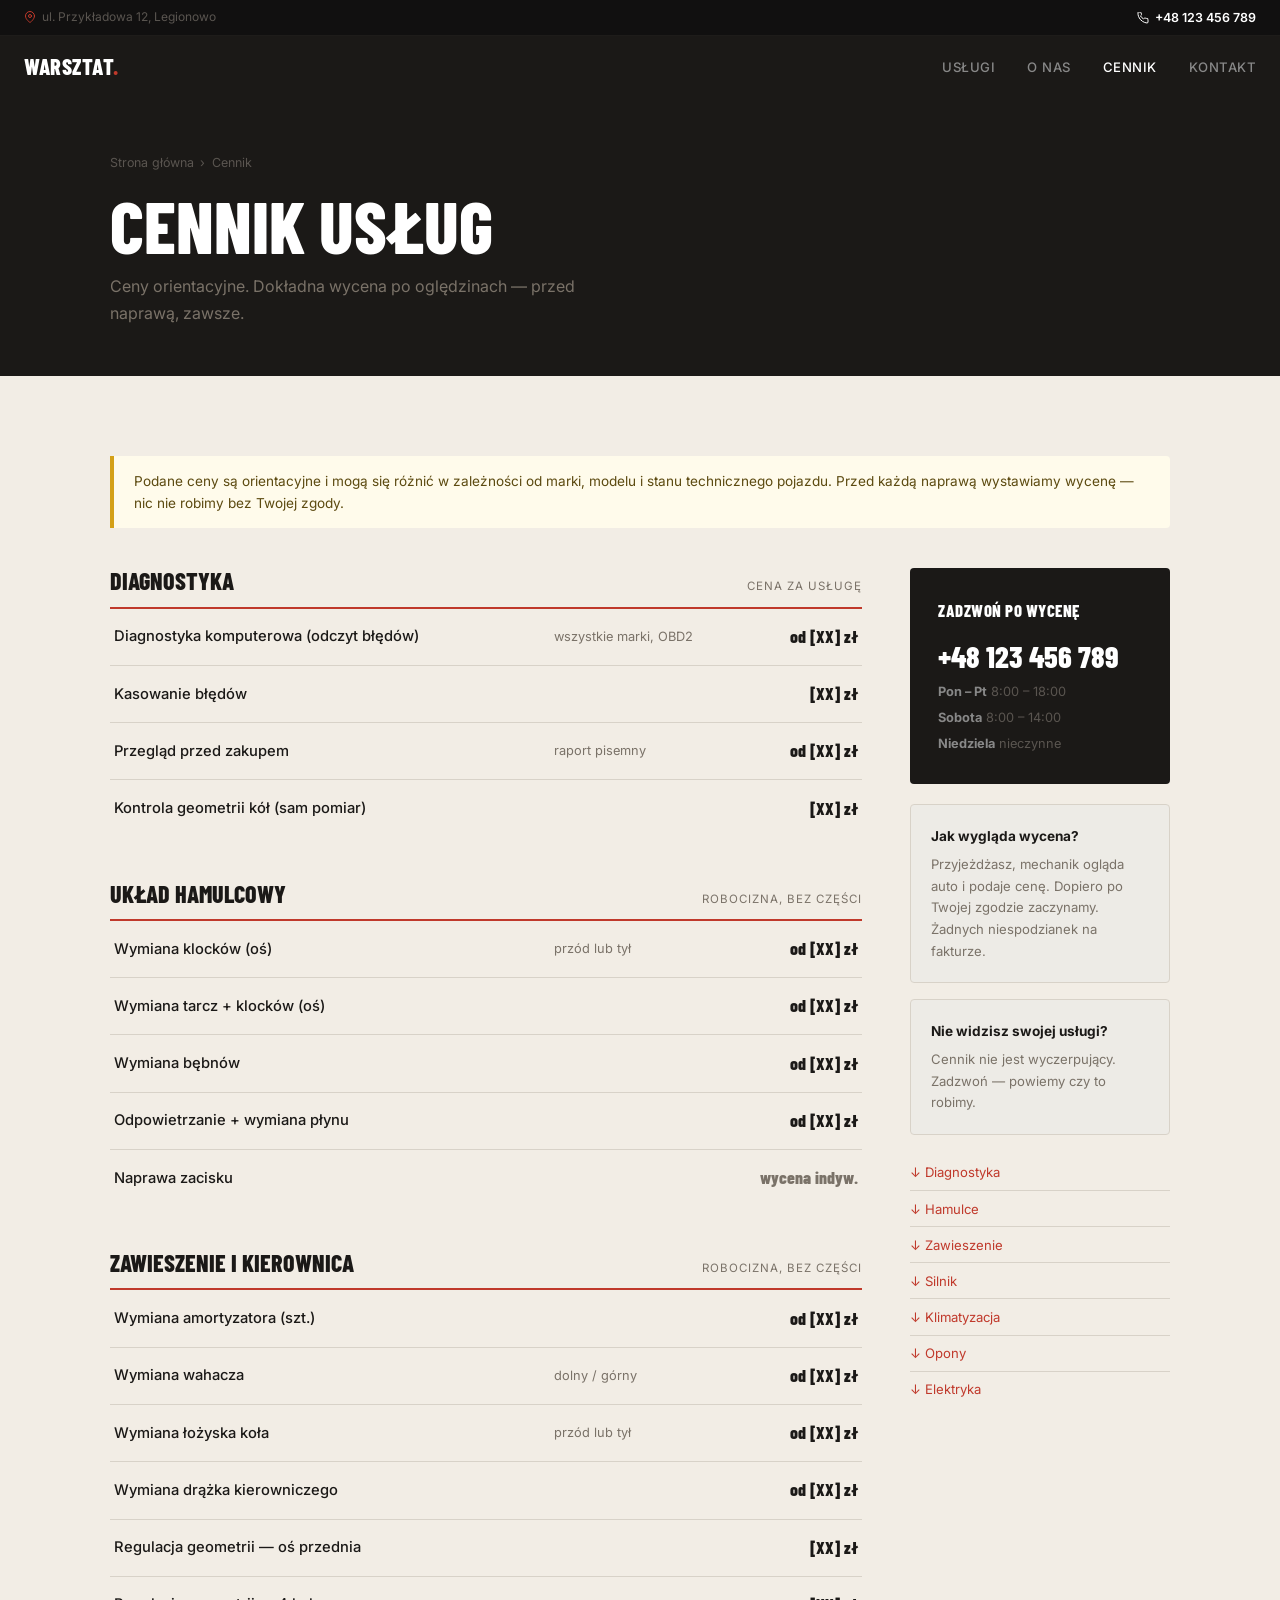
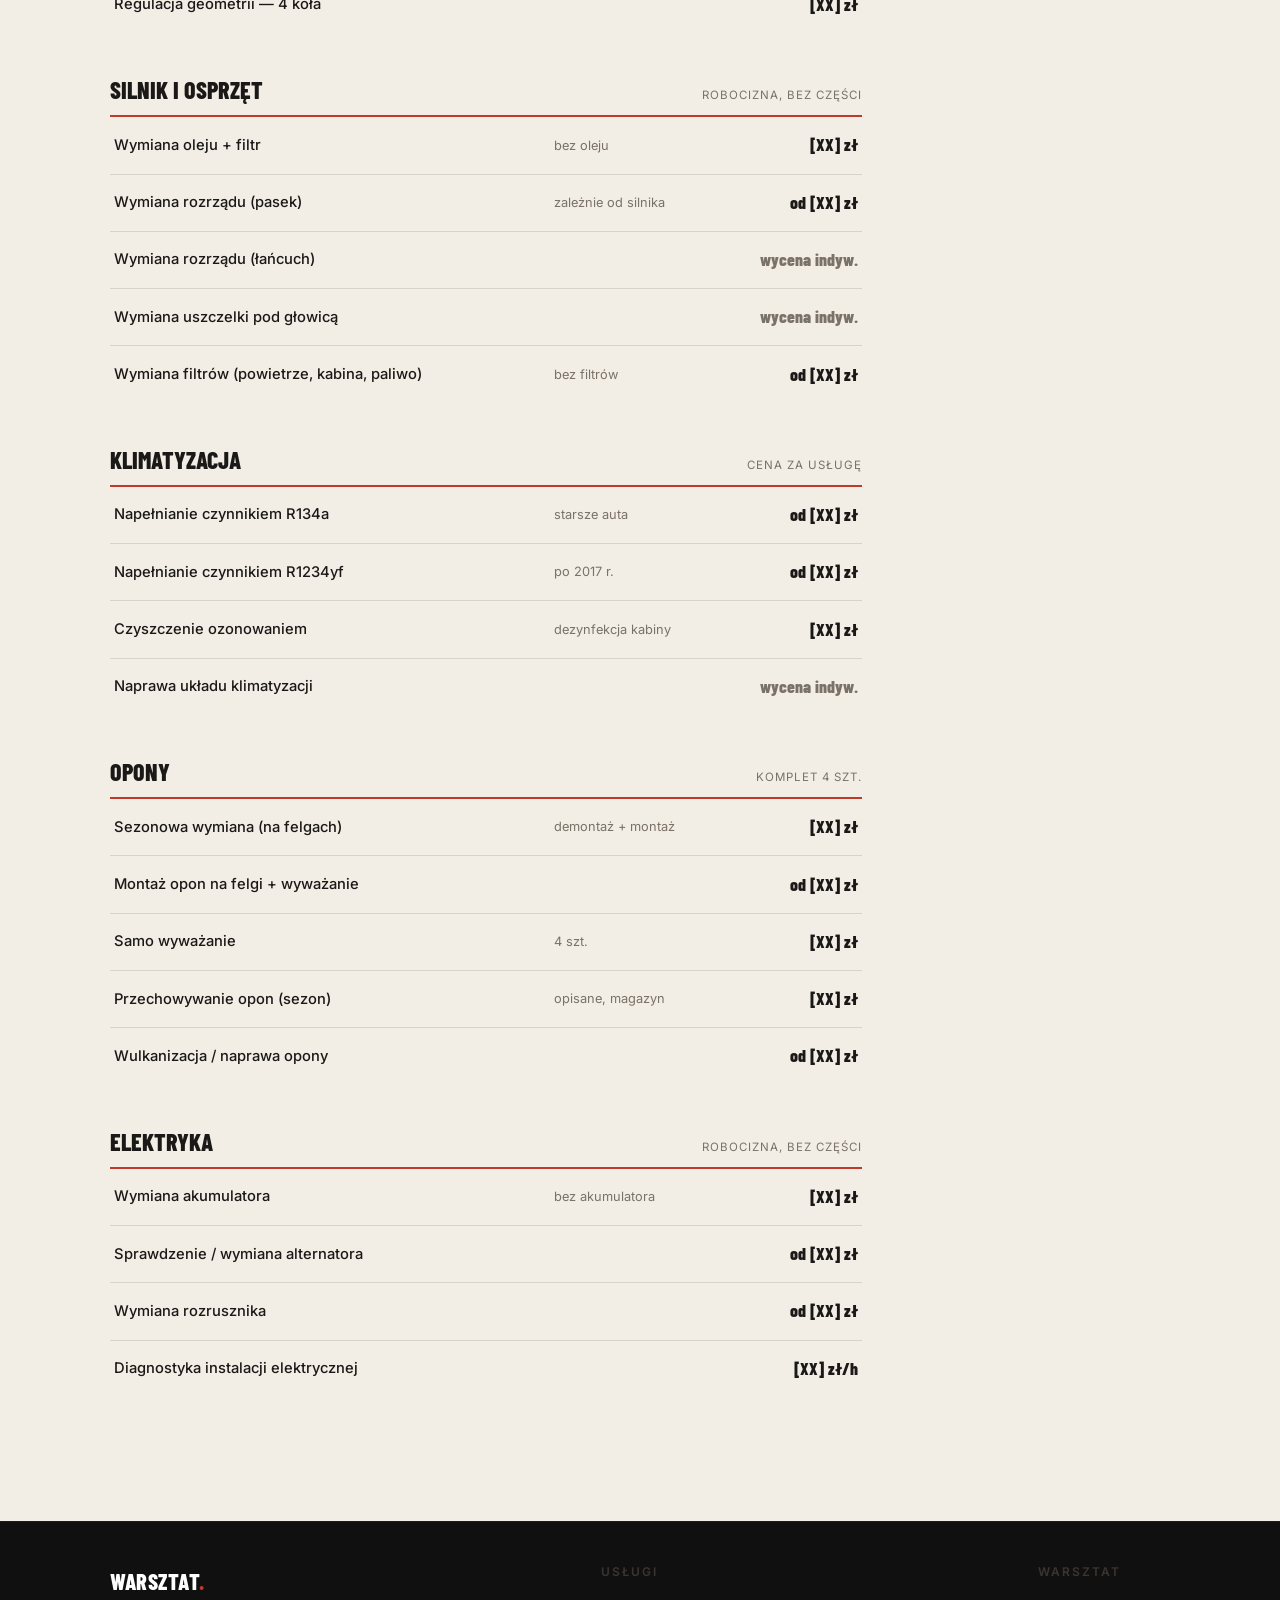
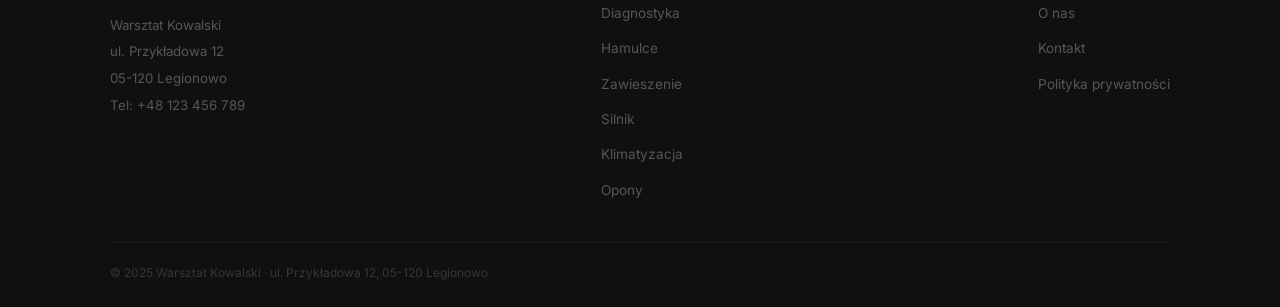
==== cennik.html @ 29b465b6 "Strona warsztatu samochodowego — wersja portfolio" ====
<!DOCTYPE html>
<html lang="pl">
<head>
  <meta charset="UTF-8">
  <meta name="viewport" content="width=device-width, initial-scale=1.0">
  <title>Cennik | Warsztat Samochodowy Legionowo</title>
  <meta name="description" content="Cennik warsztatu samochodowego w Legionowie. Orientacyjne ceny diagnostyki, hamulców, zawieszenia, opon i klimatyzacji.">
  <link rel="preconnect" href="https://fonts.googleapis.com">
  <link rel="preconnect" href="https://fonts.gstatic.com" crossorigin>
  <link href="https://fonts.googleapis.com/css2?family=Barlow+Condensed:wght@700;800&family=Inter:wght@400;500;600&display=swap" rel="stylesheet">
  <link rel="stylesheet" href="style.css">
  <style>
    .price-layout {
      display: grid;
      grid-template-columns: 1fr 260px;
      gap: 3rem;
      align-items: start;
    }

    .notice {
      background: #fffbeb;
      border-left: 4px solid #d4a017;
      padding: .875rem 1.25rem;
      font-size: .85rem;
      color: #5c4a10;
      margin-bottom: 2.5rem;
      border-radius: 0 4px 4px 0;
      line-height: 1.65;
    }

    .price-section { margin-bottom: 2.75rem; }
    .price-section-head {
      display: flex;
      align-items: baseline;
      justify-content: space-between;
      gap: 1rem;
      border-bottom: 2px solid var(--red);
      padding-bottom: .6rem;
      margin-bottom: 0;
    }
    .price-section-head h2 {
      font-size: 1.5rem;
      margin-bottom: 0;
    }
    .price-section-head small {
      font-family: var(--body);
      font-size: .72rem;
      font-weight: 400;
      text-transform: uppercase;
      letter-spacing: 1px;
      color: var(--muted);
    }

    .price-table { width: 100%; border-collapse: collapse; }
    .price-table tr { border-bottom: 1px solid var(--border); }
    .price-table tr:last-child { border-bottom: none; }
    .price-table td { padding: .825rem .25rem; font-size: .92rem; vertical-align: middle; }
    .price-table td:first-child { color: var(--text); font-weight: 500; width: 58%; }
    .price-table td:nth-child(2) { color: var(--muted); font-size: .8rem; width: 27%; padding-left: .5rem; }
    .price-table td:last-child {
      text-align: right;
      font-family: var(--head);
      font-size: 1.1rem;
      font-weight: 800;
      white-space: nowrap;
    }
    .on-req { font-family: var(--body); font-size: .82rem; font-weight: 500; color: var(--muted); }

    /* sidebar */
    .sidebar { position: sticky; top: 108px; }
    .sidebar-card {
      background: var(--bg-dark);
      padding: 1.75rem;
      border-radius: 4px;
      margin-bottom: 1.25rem;
    }
    .sidebar-card h3 {
      font-family: var(--head);
      font-size: 1.05rem;
      font-weight: 800;
      text-transform: uppercase;
      color: var(--white);
      margin-bottom: 1rem;
      letter-spacing: .5px;
    }
    .sidebar-phone {
      font-family: var(--head);
      font-size: 1.9rem;
      font-weight: 800;
      color: var(--white);
      text-decoration: none;
      display: block;
      margin-bottom: .5rem;
      line-height: 1;
      transition: color .2s;
    }
    .sidebar-phone:hover { color: var(--red); }
    .sidebar-hours {
      font-size: .8rem;
      color: #5a5550;
      line-height: 2;
    }
    .sidebar-hours strong { color: #888; }

    .sidebar-note {
      background: var(--bg-mid);
      border: 1px solid var(--border);
      padding: 1.25rem;
      border-radius: 4px;
      font-size: .82rem;
      color: var(--muted);
      line-height: 1.65;
    }
    .sidebar-note strong {
      display: block;
      margin-bottom: .4rem;
      color: var(--text);
      font-size: .85rem;
    }
    .sidebar-links { margin-top: 1.25rem; }
    .sidebar-links a {
      display: block;
      font-size: .82rem;
      color: var(--red);
      text-decoration: none;
      padding: .4rem 0;
      border-bottom: 1px solid var(--border);
      transition: opacity .2s;
    }
    .sidebar-links a:hover { opacity: .75; }
    .sidebar-links a:last-child { border-bottom: none; }

    @media (max-width: 860px) {
      .price-layout { grid-template-columns: 1fr; }
      .sidebar { position: static; }
      .price-table td:nth-child(2) { display: none; }
    }
  </style>
</head>
<body>

<div class="topbar">
  <span class="topbar-address">
    <svg viewBox="0 0 24 24" fill="none" stroke="currentColor" stroke-width="2" stroke-linecap="round" stroke-linejoin="round"><path d="M21 10c0 7-9 13-9 13s-9-6-9-13a9 9 0 0118 0z"/><circle cx="12" cy="10" r="3"/></svg>
    ul. Przykładowa 12, Legionowo
  </span>
  <a href="tel:+48123456789" class="topbar-phone">
    <svg viewBox="0 0 24 24" fill="none" stroke="currentColor" stroke-width="2" stroke-linecap="round" stroke-linejoin="round"><path d="M22 16.92v3a2 2 0 01-2.18 2 19.79 19.79 0 01-8.63-3.07A19.5 19.5 0 013.07 9.1 19.79 19.79 0 012 .82 2 2 0 013.18 0h3a2 2 0 012 1.72c.127.96.361 1.903.7 2.81a2 2 0 01-.45 2.11L7.09 7.91a16 16 0 006 6l1.27-1.27a2 2 0 012.11-.45c.907.339 1.85.573 2.81.7A2 2 0 0122 14.92z"/></svg>
    +48 123 456 789
  </a>
</div>

<nav class="nav">
  <a href="index.html" class="nav-logo">Warsztat<span>.</span></a>
  <ul class="nav-links">
    <li><a href="uslugi.html">Usługi</a></li>
    <li><a href="o-nas.html">O nas</a></li>
    <li><a href="cennik.html" class="active">Cennik</a></li>
    <li><a href="kontakt.html">Kontakt</a></li>
  </ul>
  <button class="ham" id="ham" aria-label="Menu" aria-expanded="false">
    <span></span><span></span><span></span>
  </button>
</nav>
<div class="mob-menu" id="mob">
  <a href="uslugi.html">Usługi</a>
  <a href="o-nas.html">O nas</a>
  <a href="cennik.html">Cennik</a>
  <a href="kontakt.html">Kontakt</a>
  <a href="tel:+48123456789" class="mob-phone">Zadzwoń: +48 123 456 789</a>
</div>

<div class="page-header">
  <div class="page-header-inner">
    <div class="breadcrumb">
      <a href="index.html">Strona główna</a><span>›</span>Cennik
    </div>
    <h1>Cennik usług</h1>
    <p>Ceny orientacyjne. Dokładna wycena po oględzinach — przed naprawą, zawsze.</p>
  </div>
</div>

<section class="section">
  <div class="wrap">
    <div class="notice">
      Podane ceny są orientacyjne i mogą się różnić w zależności od marki, modelu i stanu technicznego pojazdu.
      Przed każdą naprawą wystawiamy wycenę — nic nie robimy bez Twojej zgody.
    </div>

    <div class="price-layout">
      <!-- TABELE CEN -->
      <div>

        <div class="price-section" id="diagnostyka">
          <div class="price-section-head">
            <h2>Diagnostyka</h2>
            <small>cena za usługę</small>
          </div>
          <table class="price-table">
            <tr><td>Diagnostyka komputerowa (odczyt błędów)</td><td>wszystkie marki, OBD2</td><td>od [XX] zł</td></tr>
            <tr><td>Kasowanie błędów</td><td></td><td>[XX] zł</td></tr>
            <tr><td>Przegląd przed zakupem</td><td>raport pisemny</td><td>od [XX] zł</td></tr>
            <tr><td>Kontrola geometrii kół (sam pomiar)</td><td></td><td>[XX] zł</td></tr>
          </table>
        </div>

        <div class="price-section" id="hamulce">
          <div class="price-section-head">
            <h2>Układ hamulcowy</h2>
            <small>robocizna, bez części</small>
          </div>
          <table class="price-table">
            <tr><td>Wymiana klocków (oś)</td><td>przód lub tył</td><td>od [XX] zł</td></tr>
            <tr><td>Wymiana tarcz + klocków (oś)</td><td></td><td>od [XX] zł</td></tr>
            <tr><td>Wymiana bębnów</td><td></td><td>od [XX] zł</td></tr>
            <tr><td>Odpowietrzanie + wymiana płynu</td><td></td><td>od [XX] zł</td></tr>
            <tr><td>Naprawa zacisku</td><td></td><td class="on-req">wycena indyw.</td></tr>
          </table>
        </div>

        <div class="price-section" id="zawieszenie">
          <div class="price-section-head">
            <h2>Zawieszenie i kierownica</h2>
            <small>robocizna, bez części</small>
          </div>
          <table class="price-table">
            <tr><td>Wymiana amortyzatora (szt.)</td><td></td><td>od [XX] zł</td></tr>
            <tr><td>Wymiana wahacza</td><td>dolny / górny</td><td>od [XX] zł</td></tr>
            <tr><td>Wymiana łożyska koła</td><td>przód lub tył</td><td>od [XX] zł</td></tr>
            <tr><td>Wymiana drążka kierowniczego</td><td></td><td>od [XX] zł</td></tr>
            <tr><td>Regulacja geometrii — oś przednia</td><td></td><td>[XX] zł</td></tr>
            <tr><td>Regulacja geometrii — 4 koła</td><td></td><td>[XX] zł</td></tr>
          </table>
        </div>

        <div class="price-section" id="silnik">
          <div class="price-section-head">
            <h2>Silnik i osprzęt</h2>
            <small>robocizna, bez części</small>
          </div>
          <table class="price-table">
            <tr><td>Wymiana oleju + filtr</td><td>bez oleju</td><td>[XX] zł</td></tr>
            <tr><td>Wymiana rozrządu (pasek)</td><td>zależnie od silnika</td><td>od [XX] zł</td></tr>
            <tr><td>Wymiana rozrządu (łańcuch)</td><td></td><td class="on-req">wycena indyw.</td></tr>
            <tr><td>Wymiana uszczelki pod głowicą</td><td></td><td class="on-req">wycena indyw.</td></tr>
            <tr><td>Wymiana filtrów (powietrze, kabina, paliwo)</td><td>bez filtrów</td><td>od [XX] zł</td></tr>
          </table>
        </div>

        <div class="price-section" id="klimatyzacja">
          <div class="price-section-head">
            <h2>Klimatyzacja</h2>
            <small>cena za usługę</small>
          </div>
          <table class="price-table">
            <tr><td>Napełnianie czynnikiem R134a</td><td>starsze auta</td><td>od [XX] zł</td></tr>
            <tr><td>Napełnianie czynnikiem R1234yf</td><td>po 2017 r.</td><td>od [XX] zł</td></tr>
            <tr><td>Czyszczenie ozonowaniem</td><td>dezynfekcja kabiny</td><td>[XX] zł</td></tr>
            <tr><td>Naprawa układu klimatyzacji</td><td></td><td class="on-req">wycena indyw.</td></tr>
          </table>
        </div>

        <div class="price-section" id="opony">
          <div class="price-section-head">
            <h2>Opony</h2>
            <small>komplet 4 szt.</small>
          </div>
          <table class="price-table">
            <tr><td>Sezonowa wymiana (na felgach)</td><td>demontaż + montaż</td><td>[XX] zł</td></tr>
            <tr><td>Montaż opon na felgi + wyważanie</td><td></td><td>od [XX] zł</td></tr>
            <tr><td>Samo wyważanie</td><td>4 szt.</td><td>[XX] zł</td></tr>
            <tr><td>Przechowywanie opon (sezon)</td><td>opisane, magazyn</td><td>[XX] zł</td></tr>
            <tr><td>Wulkanizacja / naprawa opony</td><td></td><td>od [XX] zł</td></tr>
          </table>
        </div>

        <div class="price-section" id="elektryka">
          <div class="price-section-head">
            <h2>Elektryka</h2>
            <small>robocizna, bez części</small>
          </div>
          <table class="price-table">
            <tr><td>Wymiana akumulatora</td><td>bez akumulatora</td><td>[XX] zł</td></tr>
            <tr><td>Sprawdzenie / wymiana alternatora</td><td></td><td>od [XX] zł</td></tr>
            <tr><td>Wymiana rozrusznika</td><td></td><td>od [XX] zł</td></tr>
            <tr><td>Diagnostyka instalacji elektrycznej</td><td></td><td>[XX] zł/h</td></tr>
          </table>
        </div>

      </div>

      <!-- SIDEBAR -->
      <aside class="sidebar">
        <div class="sidebar-card">
          <h3>Zadzwoń po wycenę</h3>
          <a href="tel:+48123456789" class="sidebar-phone">+48 123 456 789</a>
          <div class="sidebar-hours">
            <strong>Pon – Pt</strong> 8:00 – 18:00<br>
            <strong>Sobota</strong> 8:00 – 14:00<br>
            <strong>Niedziela</strong> nieczynne
          </div>
        </div>

        <div class="sidebar-note">
          <strong>Jak wygląda wycena?</strong>
          Przyjeżdżasz, mechanik ogląda auto i podaje cenę. Dopiero po Twojej zgodzie zaczynamy. Żadnych niespodzianek na fakturze.
        </div>

        <div class="sidebar-note" style="margin-top:1rem;">
          <strong>Nie widzisz swojej usługi?</strong>
          Cennik nie jest wyczerpujący. Zadzwoń — powiemy czy to robimy.
        </div>

        <div class="sidebar-links">
          <a href="#diagnostyka">↓ Diagnostyka</a>
          <a href="#hamulce">↓ Hamulce</a>
          <a href="#zawieszenie">↓ Zawieszenie</a>
          <a href="#silnik">↓ Silnik</a>
          <a href="#klimatyzacja">↓ Klimatyzacja</a>
          <a href="#opony">↓ Opony</a>
          <a href="#elektryka">↓ Elektryka</a>
        </div>
      </aside>
    </div>
  </div>
</section>

<footer>
  <div class="footer-inner">
    <div class="footer-brand">
      <a href="index.html" class="nav-logo">Warsztat<span>.</span></a>
      <address>
        Warsztat Kowalski<br>
        ul. Przykładowa 12<br>
        05-120 Legionowo<br>
        Tel: <a href="tel:+48123456789">+48 123 456 789</a>
      </address>
    </div>
    <div class="footer-links">
      <h4>Usługi</h4>
      <ul>
        <li><a href="uslugi.html#diagnostyka">Diagnostyka</a></li>
        <li><a href="uslugi.html#hamulce">Hamulce</a></li>
        <li><a href="uslugi.html#zawieszenie">Zawieszenie</a></li>
        <li><a href="uslugi.html#silnik">Silnik</a></li>
        <li><a href="uslugi.html#klimatyzacja">Klimatyzacja</a></li>
        <li><a href="uslugi.html#opony">Opony</a></li>
      </ul>
    </div>
    <div class="footer-links">
      <h4>Warsztat</h4>
      <ul>
        <li><a href="o-nas.html">O nas</a></li>
        <li><a href="kontakt.html">Kontakt</a></li>
        <li><a href="polityka-prywatnosci.html">Polityka prywatności</a></li>
      </ul>
    </div>
  </div>
  <div class="footer-bottom">
    <span>© 2025 Warsztat Kowalski · ul. Przykładowa 12, 05-120 Legionowo</span>
  </div>
</footer>

<script>
  const ham = document.getElementById('ham');
  const mob = document.getElementById('mob');
  ham.addEventListener('click', () => { const o = mob.classList.toggle('open'); ham.setAttribute('aria-expanded', o); });
  mob.querySelectorAll('a').forEach(a => a.addEventListener('click', () => { mob.classList.remove('open'); ham.setAttribute('aria-expanded', false); }));
</script>
</body>
</html>
---- style.css ----
/* ════════════════════════════════════════════════════════════════
   Wspólny arkusz stylów — warsztat samochodowy
   ════════════════════════════════════════════════════════════════ */

*, *::before, *::after { box-sizing: border-box; margin: 0; padding: 0; }
html { scroll-behavior: smooth; }

:root {
  --bg:       #f2ede5;
  --bg-dark:  #1b1917;
  --bg-mid:   #edebe6;
  --red:      #c0392b;
  --red-dark: #a93226;
  --text:     #1b1917;
  --muted:    #7a7268;
  --border:   #d8d2c8;
  --white:    #ffffff;
  --head: 'Barlow Condensed', sans-serif;
  --body: 'Inter', sans-serif;
}

body {
  font-family: var(--body);
  background: var(--bg);
  color: var(--text);
  font-size: 17px;
  line-height: 1.7;
  overflow-x: hidden;
}

/* ── Pasek informacyjny ─────────────────────────────────────────── */
.topbar {
  position: fixed; top: 0; left: 0; right: 0;
  z-index: 101;
  background: #111010;
  border-bottom: 1px solid #1e1c1a;
  height: 36px;
  display: flex; align-items: center;
  justify-content: space-between;
  padding: 0 1.5rem; gap: 1rem;
}
.topbar-address {
  display: flex; align-items: center; gap: .4rem;
  font-size: .75rem; color: #5a5550;
  white-space: nowrap; overflow: hidden; text-overflow: ellipsis;
}
.topbar-address svg { width: 12px; height: 12px; color: var(--red); flex-shrink: 0; }
.topbar-phone {
  display: flex; align-items: center; gap: .4rem;
  font-size: .78rem; font-weight: 600;
  color: var(--white); text-decoration: none; white-space: nowrap;
  transition: color .2s;
}
.topbar-phone:hover { color: var(--red); }
.topbar-phone svg { width: 12px; height: 12px; }

/* ── Nawigacja ──────────────────────────────────────────────────── */
.nav {
  position: fixed; top: 36px; left: 0; right: 0;
  z-index: 100; background: var(--bg-dark); height: 60px;
  display: flex; align-items: center;
  justify-content: space-between; padding: 0 1.5rem;
}
.nav-logo {
  font-family: var(--head); font-size: 1.4rem; font-weight: 800;
  color: var(--white); text-decoration: none;
  letter-spacing: .5px; text-transform: uppercase;
}
.nav-logo span { color: var(--red); }
.nav-links { display: flex; gap: 2rem; list-style: none; }
.nav-links a {
  color: #888; text-decoration: none; font-size: .82rem;
  font-weight: 500; letter-spacing: .5px; text-transform: uppercase;
  transition: color .2s;
}
.nav-links a:hover, .nav-links a.active { color: var(--white); }

.ham {
  display: none; flex-direction: column; gap: 5px;
  cursor: pointer; background: none; border: none; padding: 4px;
}
.ham span { display: block; width: 24px; height: 2px; background: var(--white); border-radius: 2px; }

.mob-menu {
  display: none; position: fixed; top: 96px; left: 0; right: 0;
  background: var(--bg-dark); z-index: 99; flex-direction: column;
  padding: 1.25rem 1.5rem; gap: .25rem;
  border-top: 1px solid #2a2826;
}
.mob-menu.open { display: flex; }
.mob-menu a {
  color: #ccc; text-decoration: none; font-size: 1rem;
  font-weight: 500; padding: .7rem 0;
  border-bottom: 1px solid #222;
}
.mob-menu .mob-phone {
  color: var(--white); font-weight: 700; font-size: 1.1rem;
  background: var(--red); text-align: center; padding: .9rem;
  border-radius: 4px; margin-top: .5rem; border: none;
}

/* ── Przyciski ──────────────────────────────────────────────────── */
.btn {
  display: inline-flex; align-items: center; gap: .45rem;
  padding: .8rem 1.75rem; border-radius: 4px;
  font-family: var(--body); font-weight: 600; font-size: 1rem;
  text-decoration: none; cursor: pointer; border: none;
  min-height: 50px; transition: background .2s, transform .15s;
}
.btn:hover { transform: translateY(-1px); }
.btn-red { background: var(--red); color: var(--white); }
.btn-red:hover { background: var(--red-dark); }
.btn-ghost { background: transparent; color: var(--white); border: 1.5px solid #444; }
.btn-ghost:hover { border-color: #888; }
.btn-outline { background: transparent; color: var(--red); border: 1.5px solid var(--red); }
.btn-outline:hover { background: var(--red); color: var(--white); }

/* ── Sekcje / wrapper ───────────────────────────────────────────── */
.section      { padding: 5rem 1.5rem; }
.section-alt  { background: var(--bg-mid); }
.section-dark { background: var(--bg-dark); }
.wrap { max-width: 1060px; margin: 0 auto; }

.section-label {
  display: block; font-size: .72rem; font-weight: 600;
  letter-spacing: 3px; text-transform: uppercase;
  color: var(--red); margin-bottom: .75rem;
}
h2 {
  font-family: var(--head); font-size: clamp(2rem, 4.5vw, 3rem);
  font-weight: 800; text-transform: uppercase;
  line-height: 1.05; margin-bottom: 1rem;
}

/* ── Nagłówek podstrony ─────────────────────────────────────────── */
.page-header {
  background: var(--bg-dark);
  padding: 3.5rem 1.5rem 3rem;
  margin-top: 96px;
}
.page-header-inner { max-width: 1060px; margin: 0 auto; }
.page-header h1 {
  font-family: var(--head);
  font-size: clamp(2.5rem, 6vw, 4.5rem);
  font-weight: 800; color: var(--white);
  text-transform: uppercase; line-height: 1; margin-bottom: .75rem;
}
.page-header p { color: #7a7268; font-size: 1rem; max-width: 520px; }

.breadcrumb { font-size: .78rem; color: #5a5550; margin-bottom: 1rem; }
.breadcrumb a { color: #5a5550; text-decoration: none; }
.breadcrumb a:hover { color: #aaa; }
.breadcrumb span { margin: 0 .4rem; }

/* ── Footer ─────────────────────────────────────────────────────── */
footer {
  background: #111010;
  border-top: 1px solid #1e1c1a;
  padding: 2.5rem 1.5rem 1.5rem;
}
.footer-inner {
  max-width: 1060px; margin: 0 auto;
  display: flex; flex-wrap: wrap;
  gap: 2rem; justify-content: space-between;
  margin-bottom: 2rem;
}
.footer-brand { max-width: 320px; }
.footer-brand p { font-size: .83rem; color: #5a5550; line-height: 1.7; margin-top: .5rem; }

address {
  font-style: normal; font-size: .83rem;
  color: #5a5550; line-height: 2; margin-top: .75rem;
}
address a { color: #5a5550; text-decoration: none; }
address a:hover { color: #aaa; }

.footer-links h4 {
  font-size: .75rem; font-weight: 600; letter-spacing: 2px;
  text-transform: uppercase; color: #3a3530; margin-bottom: 1rem;
}
.footer-links ul { list-style: none; }
.footer-links ul li { margin-bottom: .4rem; }
.footer-links ul li a {
  color: #5a5550; text-decoration: none; font-size: .85rem;
  transition: color .2s;
}
.footer-links ul li a:hover { color: #aaa; }

.footer-bottom {
  max-width: 1060px; margin: 0 auto;
  padding-top: 1.25rem; border-top: 1px solid #1e1c1a;
  display: flex; flex-wrap: wrap;
  justify-content: space-between; gap: .5rem;
  font-size: .75rem; color: #3a3530;
}

/* ── Formularze ─────────────────────────────────────────────────── */
.form-group { margin-bottom: 1.25rem; }
.form-group label {
  display: block; font-size: .78rem; font-weight: 600;
  color: var(--muted); text-transform: uppercase;
  letter-spacing: 1px; margin-bottom: .4rem;
}
.form-group input,
.form-group select,
.form-group textarea {
  width: 100%; background: var(--white);
  border: 1.5px solid var(--border);
  border-radius: 4px; color: var(--text);
  font-family: var(--body); font-size: .95rem;
  padding: .75rem 1rem; min-height: 48px;
  transition: border-color .2s; outline: none;
  appearance: none; -webkit-appearance: none;
}
.form-group input:focus,
.form-group select:focus,
.form-group textarea:focus { border-color: var(--red); }
.form-group textarea { resize: vertical; min-height: 120px; }
.form-row { display: grid; grid-template-columns: 1fr 1fr; gap: 1rem; }

/* ── Responsywność ──────────────────────────────────────────────── */
@media (max-width: 860px) {
  .topbar-address { display: none; }
  .topbar { justify-content: center; }
  .nav-links { display: none; }
  .ham { display: flex; }
}
@media (max-width: 600px) {
  .section { padding: 3.5rem 1rem; }
  .form-row { grid-template-columns: 1fr; }
}
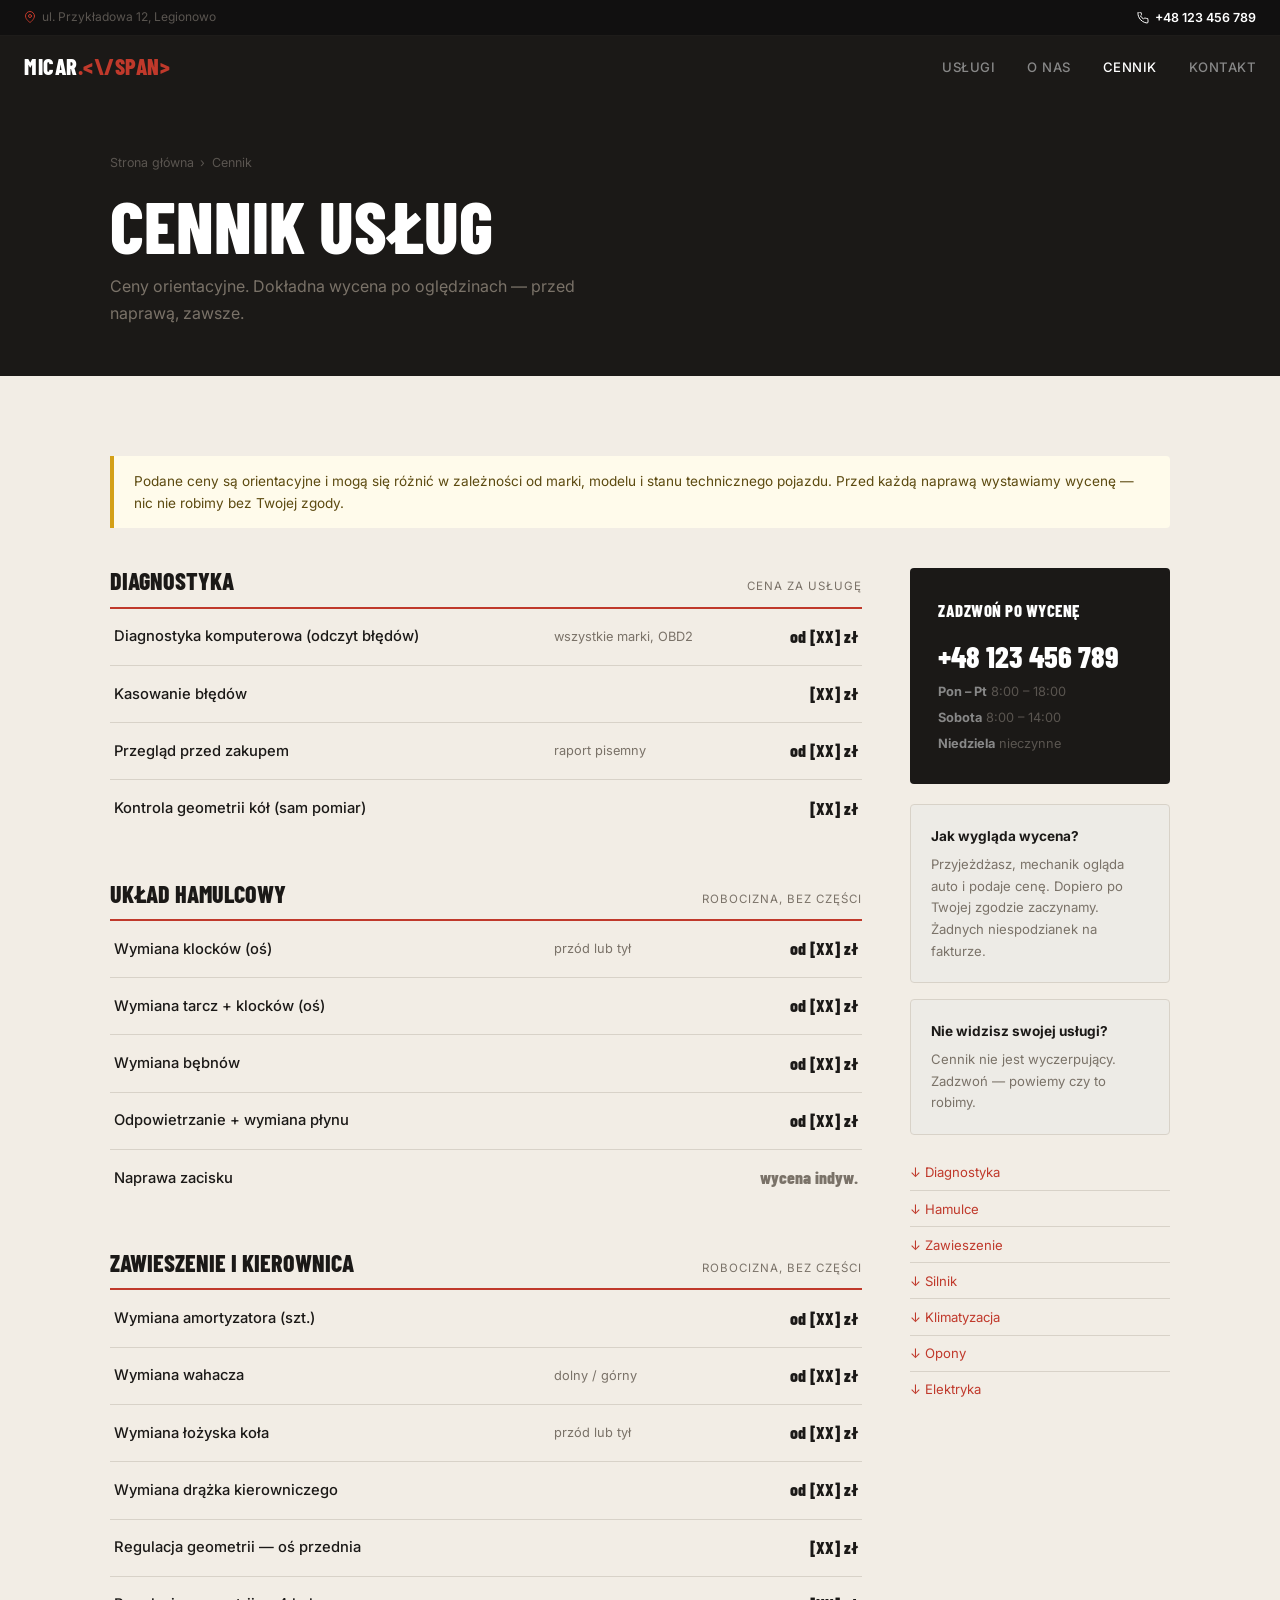
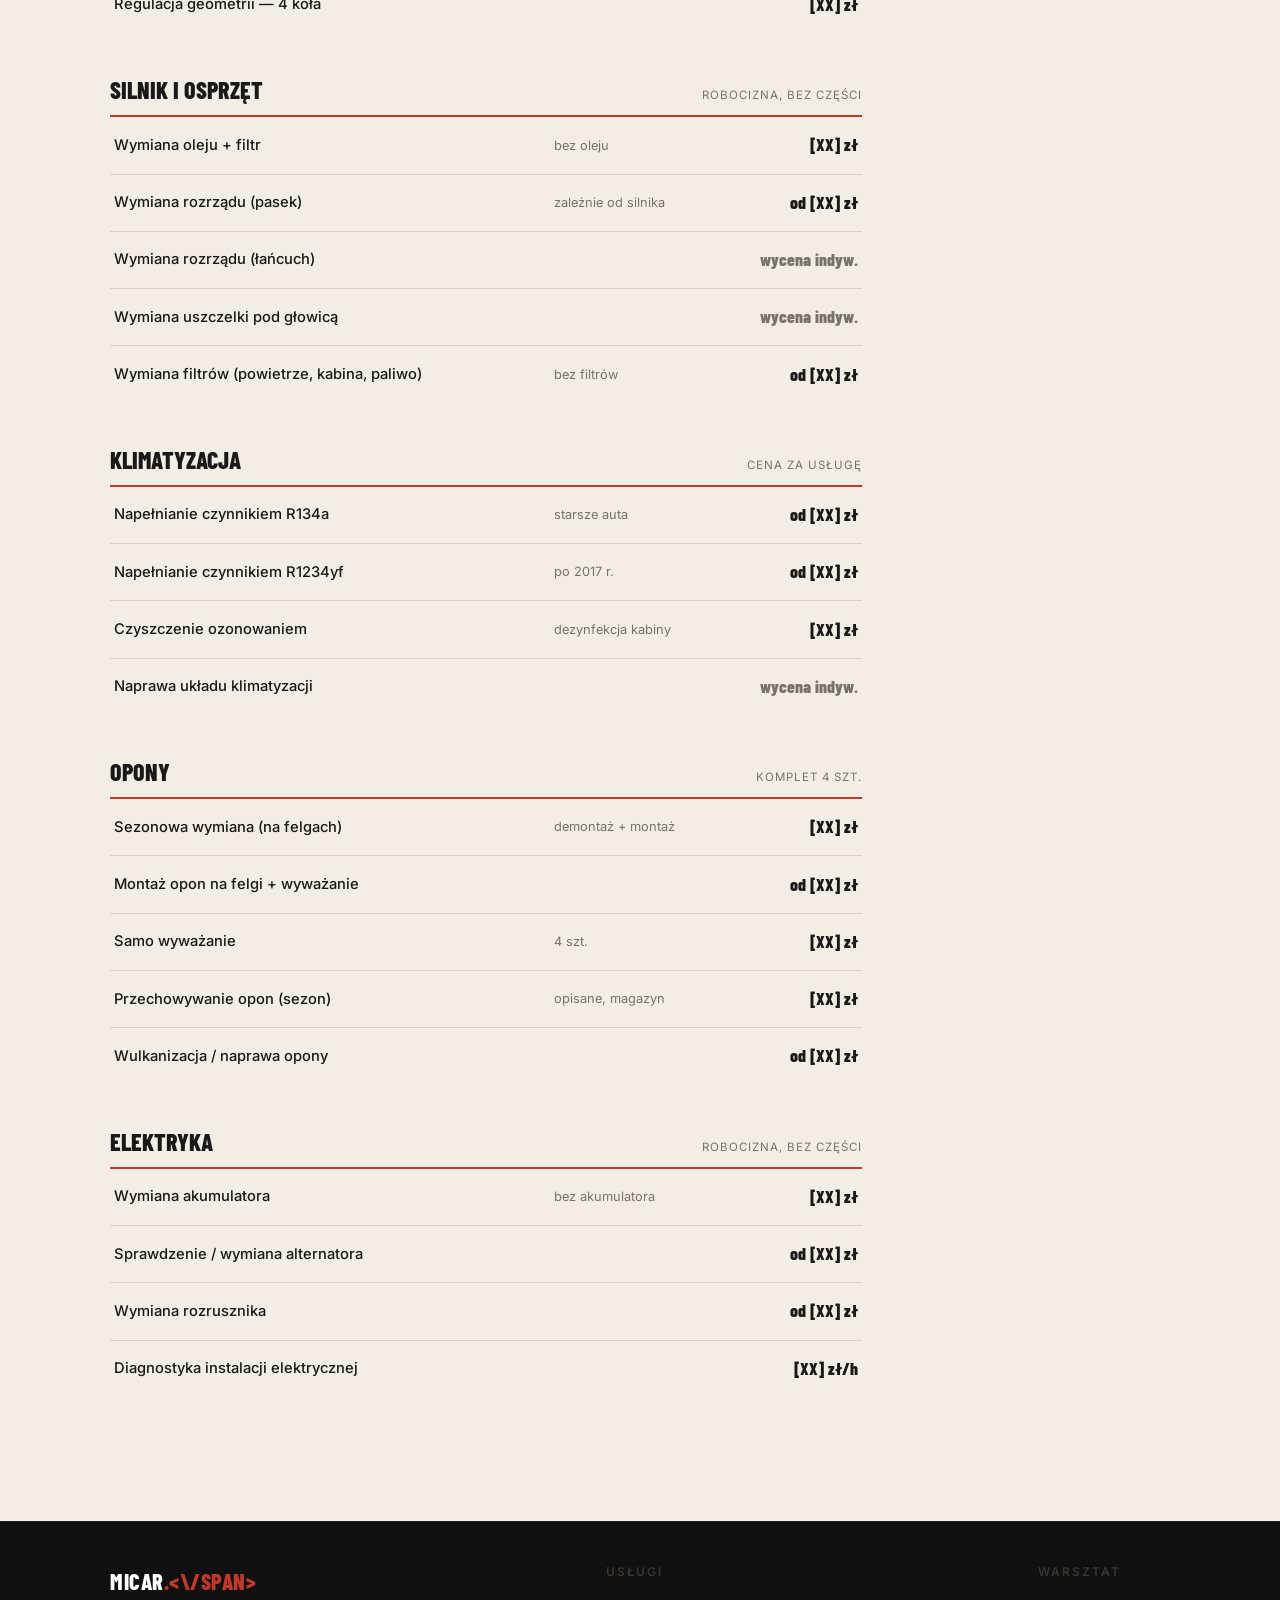
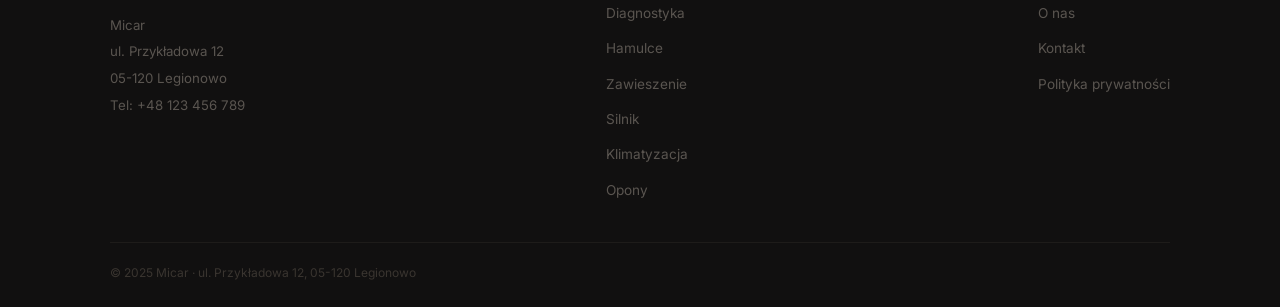
==== commit 81366260: "Zmiana nazwy: Warsztat Kowalski → Micar" ====
--- a/cennik.html
+++ b/cennik.html
@@ -1,4 +1,4 @@
-<!DOCTYPE html>
+﻿<!DOCTYPE html>
 <html lang="pl">
 <head>
   <meta charset="UTF-8">
@@ -151,7 +151,7 @@
 </div>
 
 <nav class="nav">
-  <a href="index.html" class="nav-logo">Warsztat<span>.</span></a>
+  <a href="index.html" class="nav-logo">Micar<span>.<\/span></a>
   <ul class="nav-links">
     <li><a href="uslugi.html">Usługi</a></li>
     <li><a href="o-nas.html">O nas</a></li>
@@ -328,9 +328,9 @@
 <footer>
   <div class="footer-inner">
     <div class="footer-brand">
-      <a href="index.html" class="nav-logo">Warsztat<span>.</span></a>
+      <a href="index.html" class="nav-logo">Micar<span>.<\/span></a>
       <address>
-        Warsztat Kowalski<br>
+        Micar<br>
         ul. Przykładowa 12<br>
         05-120 Legionowo<br>
         Tel: <a href="tel:+48123456789">+48 123 456 789</a>
@@ -357,7 +357,7 @@
     </div>
   </div>
   <div class="footer-bottom">
-    <span>© 2025 Warsztat Kowalski · ul. Przykładowa 12, 05-120 Legionowo</span>
+    <span>© 2025 Micar · ul. Przykładowa 12, 05-120 Legionowo</span>
   </div>
 </footer>
 
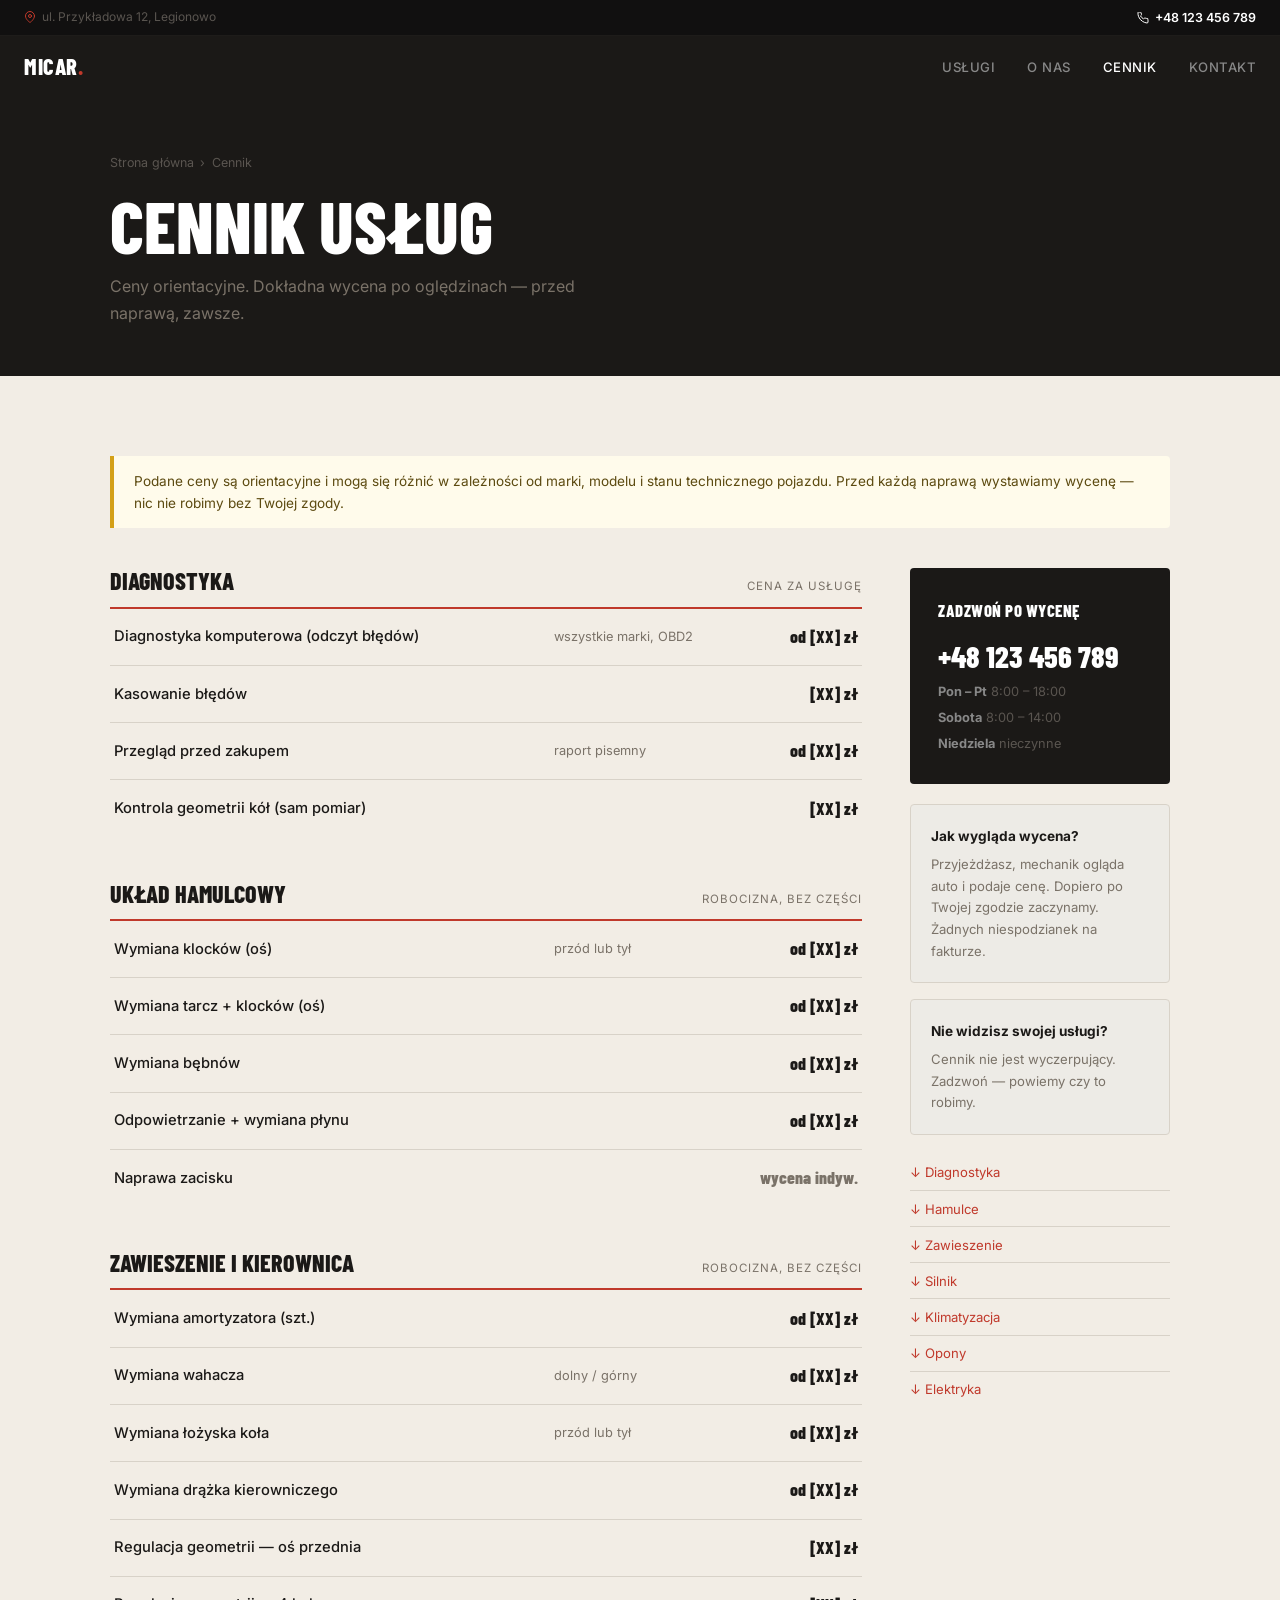
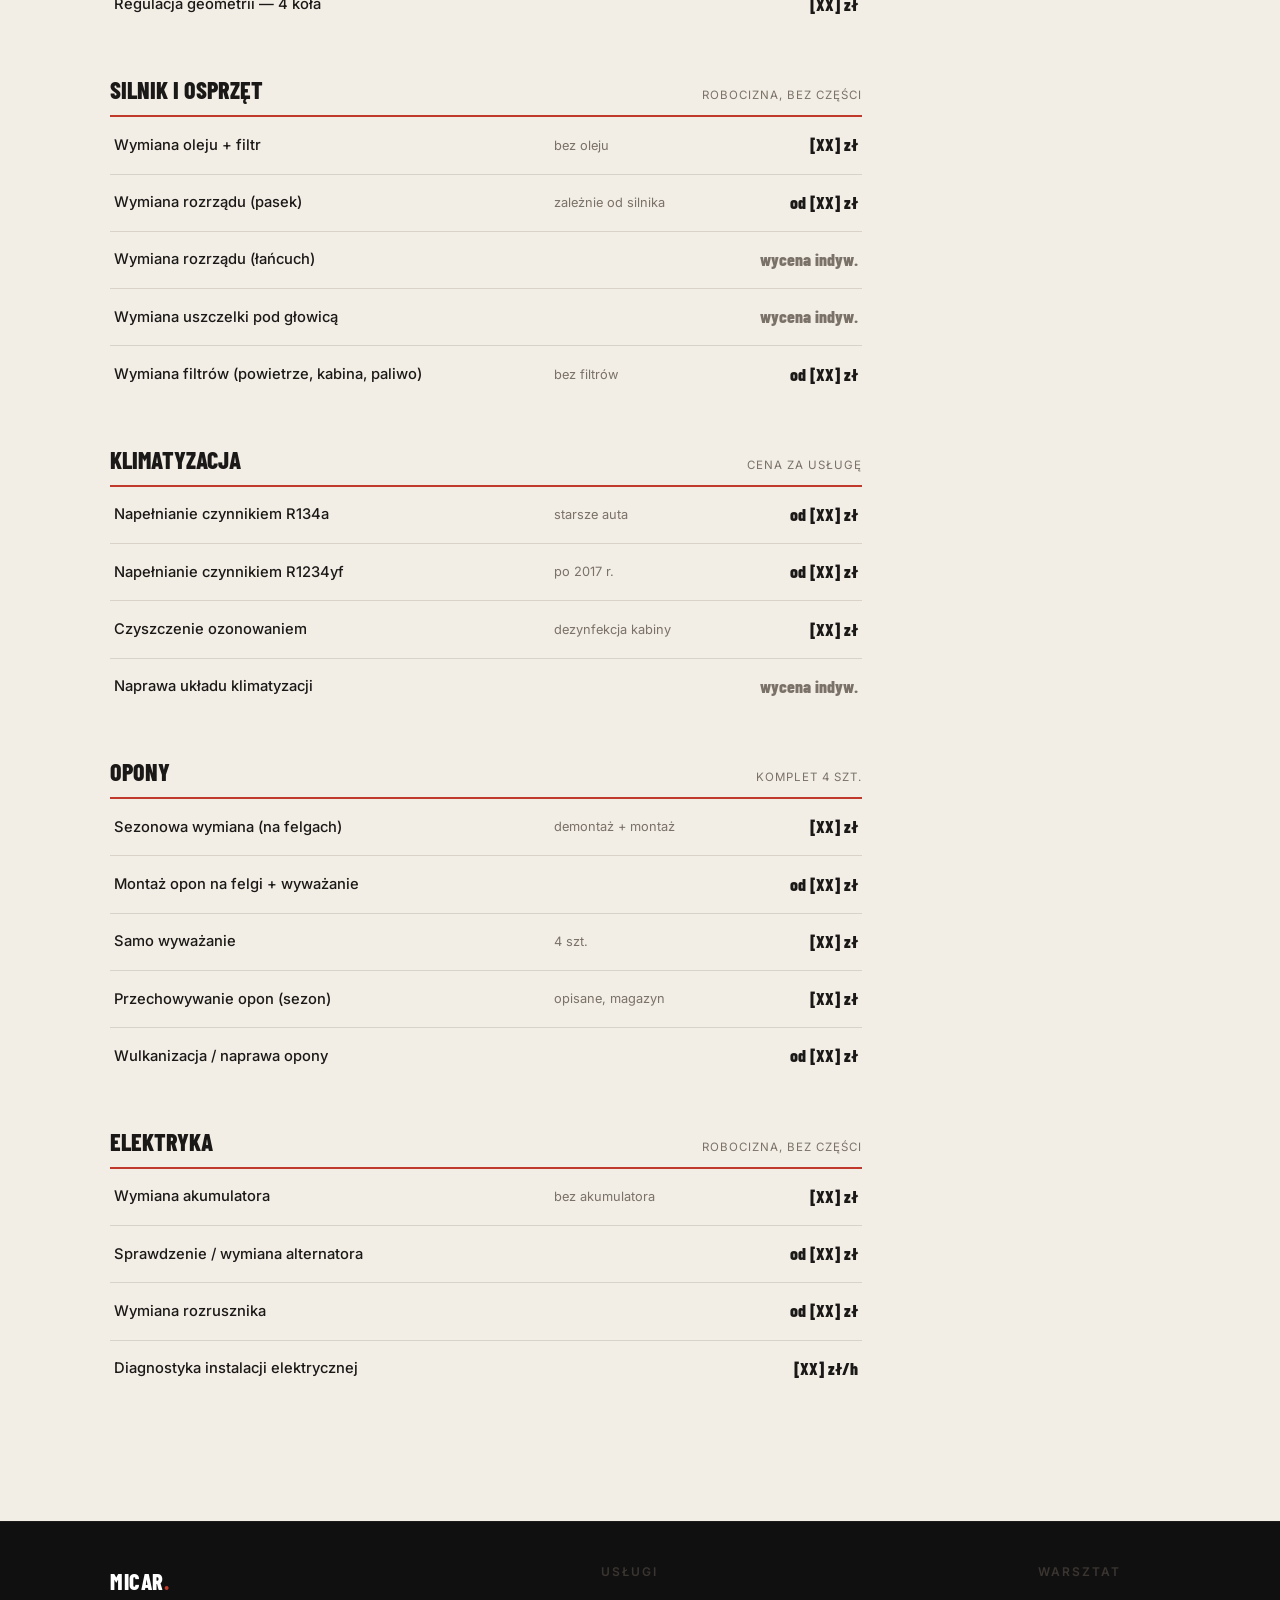
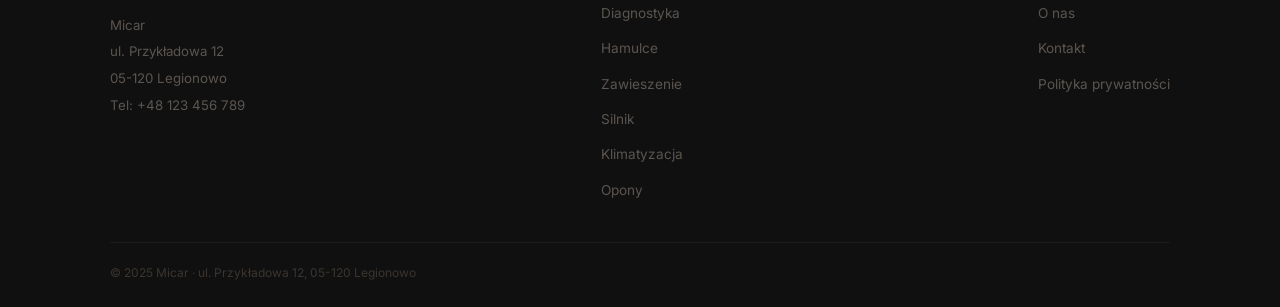
==== commit 93a9f03a: "Fix: usunięcie błędnego <\/span> w logo, H1 zmieniony na Micar" ====
--- a/cennik.html
+++ b/cennik.html
@@ -151,7 +151,7 @@
 </div>
 
 <nav class="nav">
-  <a href="index.html" class="nav-logo">Micar<span>.<\/span></a>
+  <a href="index.html" class="nav-logo">Micar<span>.</span></a>
   <ul class="nav-links">
     <li><a href="uslugi.html">Usługi</a></li>
     <li><a href="o-nas.html">O nas</a></li>
@@ -328,7 +328,7 @@
 <footer>
   <div class="footer-inner">
     <div class="footer-brand">
-      <a href="index.html" class="nav-logo">Micar<span>.<\/span></a>
+      <a href="index.html" class="nav-logo">Micar<span>.</span></a>
       <address>
         Micar<br>
         ul. Przykładowa 12<br>
